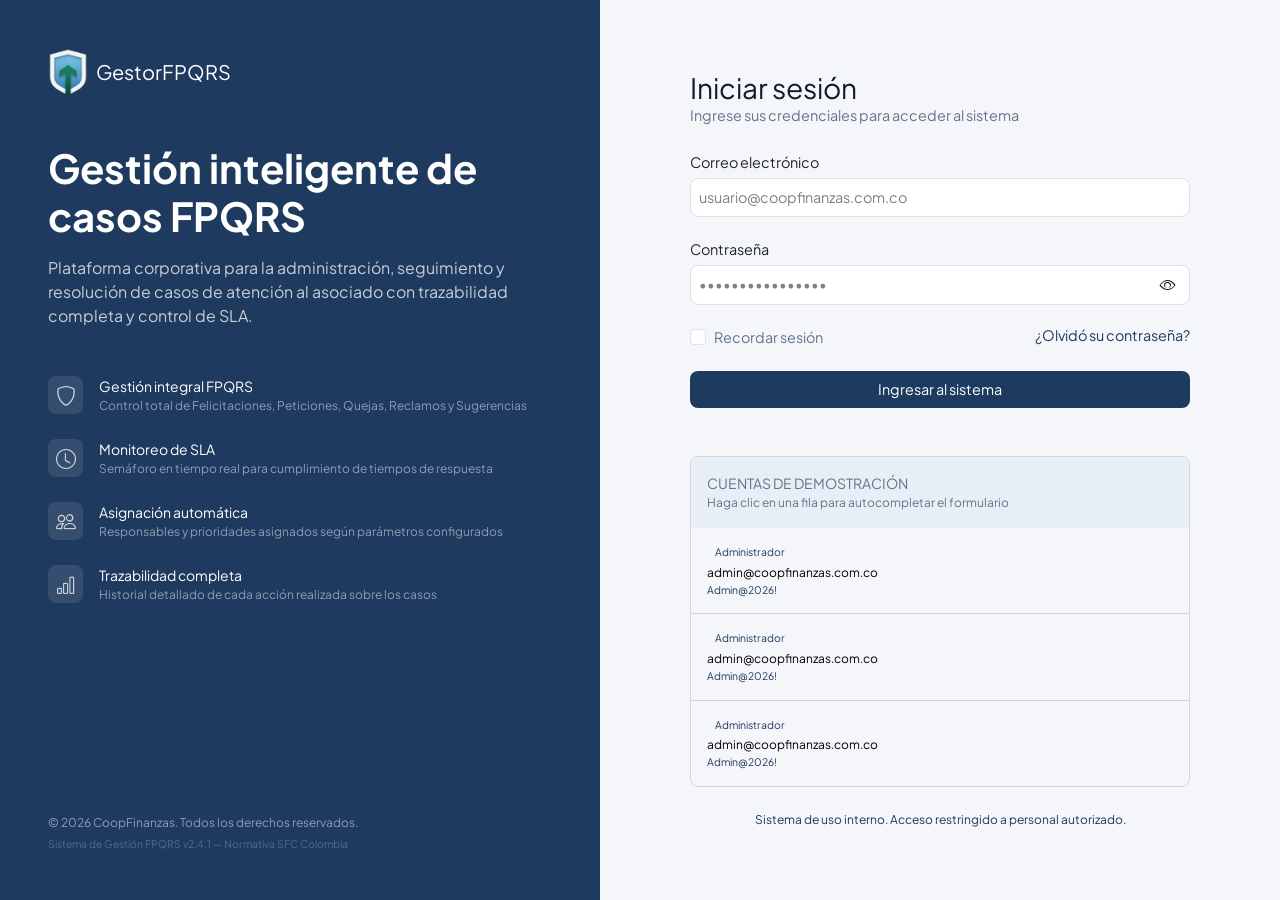
==== index.html @ 69c32d99 "Login terminado, estructura y diseño. Vista de dashboard en proceso" ====
<!DOCTYPE html>
<html lang="en">
<head>
  <meta charset="UTF-8">
  <meta name="viewport" content="width=device-width, initial-scale=1.0">
  <title>GestorFPQRS - Gestión de Casos Financieros</title>
  <link href="https://cdn.jsdelivr.net/npm/bootstrap@5.3.8/dist/css/bootstrap.min.css" rel="stylesheet" integrity="sha384-sRIl4kxILFvY47J16cr9ZwB07vP4J8+LH7qKQnuqkuIAvNWLzeN8tE5YBujZqJLB" crossorigin="anonymous">
  <link rel="stylesheet" href="https://cdn.jsdelivr.net/npm/bootstrap-icons@1.13.1/font/bootstrap-icons.min.css">
  <link rel="preconnect" href="https://fonts.googleapis.com">
  <link rel="preconnect" href="https://fonts.gstatic.com" crossorigin>
  <link href="https://fonts.googleapis.com/css2?family=Plus+Jakarta+Sans:ital,wght@0,200..800;1,200..800&display=swap" rel="stylesheet">
  <link rel="stylesheet" href="/assets/css/index.css" />
</head>
<body>
  <div class="container-fluid p-0">

    <div class="w-100 min-vh-100 d-flex justify-content-between align-items-stretch">
      <section class="col Login-bar p-5 text-white d-none d-lg-flex flex-column justify-content-between">
        <div class=" mb-5">
          <div class="Login-bar__logo d-flex align-items-center gap-2">
            <figure class="m-0 Login-bar__logo-image">
              <img src="./assets/images/logo.webp" alt="Logo" />
            </figure>
            <p class="Login-bar__logo-title m-0">GestorFPQRS</p>
          </div>

          <h1 class="Login-bar__title fw-bold mt-5">Gestión inteligente de casos FPQRS</h1>

          <p class="Login-bar__description text-white text-opacity-75 mt-3">Plataforma corporativa para la administración, seguimiento y resolución de casos de atención al asociado con trazabilidad completa y control de SLA.</p>

          <div class="Login-bar__services mt-5 d-flex flex-column gap-4">

            <div class="d-flex align-items-stretch justify-content-lg-between gap-3">
              <div class="flex-shrink-0 bg-white bg-opacity-10 w-35px h-38px ratio-1x1 rounded-3 d-flex justify-content-center align-items-center">
                <i class="bi bi-shield fs-5 text-white text-opacity-75"></i>
              </div>
              <div class="flex-grow-1">
                <small class="mb-0 d-block text-white">Gestión integral FPQRS</small>
                <p class="mb-0 text-small text-white text-opacity-50">Control total de Felicitaciones, Peticiones, Quejas, Reclamos y Sugerencias</p>
              </div>
            </div>
            <div class="d-flex align-items-stretch justify-content-lg-between gap-3">
              <div class="flex-shrink-0 bg-white bg-opacity-10 w-35px h-38px ratio-1x1 rounded-3 d-flex justify-content-center align-items-center">
                <i class="bi bi-clock fs-5 text-white text-opacity-75"></i>
              </div>
              <div class="flex-grow-1">
                <small class="mb-0 d-block text-white">Monitoreo de SLA</small>
                <p class="mb-0 text-small text-white text-opacity-50">Semáforo en tiempo real para cumplimiento de tiempos de respuesta</p>
              </div>
            </div>
            <div class="d-flex align-items-stretch justify-content-lg-between gap-3">
              <div class="flex-shrink-0 bg-white bg-opacity-10 w-35px h-38px ratio-1x1 rounded-3 d-flex justify-content-center align-items-center">
                <i class="bi bi-people fs-5 text-white text-opacity-75"></i>
              </div>
              <div class="flex-grow-1">
                <small class="mb-0 d-block text-white">Asignación automática</small>
                <p class="mb-0 text-small text-white text-opacity-50">Responsables y prioridades asignados según parámetros configurados</p>
              </div>
            </div>
            <div class="d-flex align-items-stretch justify-content-lg-between gap-3">
              <div class="flex-shrink-0 bg-white bg-opacity-10 w-35px h-38px ratio-1x1 rounded-3 d-flex justify-content-center align-items-center">
                <i class="bi bi-bar-chart fs-5 text-white text-opacity-75"></i>
              </div>
              <div class="flex-grow-1">
                <small class="mb-0 d-block text-white">Trazabilidad completa</small>
                <p class="mb-0 text-small text-white text-opacity-50">Historial detallado de cada acción realizada sobre los casos</p>
              </div>
            </div>

          </div>
        </div>

        <div class="mt-5">
          <p class="text-small text-white text-opacity-50 mb-1">&copy; 2026 CoopFinanzas. Todos los derechos reservados.</p>
          <p class="text-small2 text-white text-opacity-25 mb-0">Sistema de Gestión FPQRS v2.4.1 — Normativa SFC Colombia</p>
        </div>
      </section>
      <section class="col d-flex justify-content-center align-items-center py-5">
        <div class="Login-form">
          <h3 class="text-blue-black fw-normal mb-0">Iniciar sesión</h3>
          <p class="cl-card-text text-sm mb-0">Ingrese sus credenciales para acceder al sistema</p>

          <form action="#" class="Login-form__content mt-4 d-flex flex-column gap-1">
            <div class="mb-3">
              <label for="email" class="mb-1 text-sm">Correo electrónico</label>
              <input type="email" class="form-control text-sm p-2 rounded-3 text-blue-black" id="email" placeholder="usuario@coopfinanzas.com.co">
            </div>
            <div class="mb-3">
              <label for="password" class="mb-1 text-sm">Contraseña</label>
              <div class="w-100 position-relative">
                <input type="password" class="form-control text-sm p-2 rounded-3 text-blue-black pe-5" id="password" placeholder="••••••••••••••••">
                <button class="bg-transparent border-0 position-absolute top-50 end-0 translate-middle-y me-2">
                  <i class="bi bi-eye text-blue-black"></i>
                </button>
              </div>
            </div>

            <div class="d-flex justify-content-between align-content-center">
              <div class="form-check">
                <input class="form-check-input" type="checkbox" value="" id="checkChecked">
                <label class="form-check-label cl-card-text text-sm" for="checkChecked">
                  Recordar sesión
                </label>
              </div>

              <a href="#" class="link-lost-password clr-primary text-sm">¿Olvidó su contraseña?</a>
            </div>

            <input type="submit" value="Ingresar al sistema" class="rounded-3 border-0 bg-clr-primary text-white text-sm py-2 mt-3 shadow-none">
          </form>

          <div class="border border-1 border-secondary border-opacity-25 rounded-3 mt-5 overflow-hidden">
            <div class="p-3 bg-card-secondary">
              <small class="mb-0 d-block cl-card-text text-uppercase">Cuentas de demostración</small>
              <p class="mb-0 text-small cl-card-text text-opacity-50">Haga clic en una fila para autocompletar el formulario</p>
            </div>
            <button class="p-3 border-0 border-bottom border-1 w-100 bg-transparent border-secondary border-opacity-25 d-flex flex-column align-items-start">
              <p class="text-small2 clr-primary text-opacity-25 mb-1 ms-2">Administrador</p>
              <p class="text-small text-black mb-0">admin@coopfinanzas.com.co</p>
              <p class="text-small2 clr-primary text-opacity-25 mb-0">Admin@2026!</p>
            </button>
            <button class="p-3 border-0 border-bottom border-1 w-100 bg-transparent border-secondary border-opacity-25 d-flex flex-column align-items-start">
              <p class="text-small2 clr-primary text-opacity-25 mb-1 ms-2">Administrador</p>
              <p class="text-small text-black mb-0">admin@coopfinanzas.com.co</p>
              <p class="text-small2 clr-primary text-opacity-25 mb-0">Admin@2026!</p>
            </button>
            <button class="p-3 border-0 w-100 bg-transparent d-flex flex-column align-items-start">
              <p class="text-small2 clr-primary text-opacity-25 mb-1 ms-2">Administrador</p>
              <p class="text-small text-black mb-0">admin@coopfinanzas.com.co</p>
              <p class="text-small2 clr-primary text-opacity-25 mb-0">Admin@2026!</p>
            </button>
          </div>
          
          <p class="text-small clr-primary text-opacity-25 mb-0 text-center mt-4">Sistema de uso interno. Acceso restringido a personal autorizado.</p>
        </div>

      </section>

    </div>
  </div>
</body>
  <script src="https://cdn.jsdelivr.net/npm/bootstrap@5.3.8/dist/js/bootstrap.bundle.min.js" integrity="sha384-FKyoEForCGlyvwx9Hj09JcYn3nv7wiPVlz7YYwJrWVcXK/BmnVDxM+D2scQbITxI" crossorigin="anonymous"></script>
  <script src="/assets/js/index.js"></script>
</html>
---- assets/css/index.css ----
:root{
  --clr-primary: #1e3a5f;
  --bg-gray:#f4f6f9;
  --font-family-primary: "Plus Jakarta Sans", sans-serif;
  --text-blue-black: #0f1c2e;
  --card-background: #64748b;
  --card-background-secondary: #e8eef5;
}

body{
  background-color: var(--bg-gray);
  font-family: var(--font-family-primary);
}

.clr-primary{
  color: var(--clr-primary);
}
.decoration-hover:hover{
  text-decoration: underline;
}
.bg-card-secondary{
  background-color: var(--card-background-secondary);
}
/* LOGIN */
.Login-bar{
  background-color: var(--clr-primary);
  width: 80%;
  max-width: 600px;
}
.Login-bar__logo-image img{
  width: 40px;
}
.Login-bar__logo-title{
  font-size: 1.25rem;
}
.text-small{
  font-size: 0.75rem;
}
.text-small2{
  font-size: 0.65rem;
}
.text-sm{
  font-size: .9rem;
}
.w-35px{
  width: 35px;
}
.h-38px{
  height: 38px;
}
/* Form-Login */
.Login-form{
  width: 90%;
  max-width: 500px;
}
.cl-card-text{
  color: var(--card-background);
}
.text-blue-black{
  color: var(--text-blue-black);
}
.bg-clr-primary{
  background-color: var(--clr-primary);
}
.Login-form__content input:focus {
  border-color: #000000;
  outline: 0;
  box-shadow: 0 0 0 .18rem rgba(13, 110, 253, .25);
}
.Login-form__content input::placeholder{
  color: gray;
}
.Login-form__content input.form-check-input:checked {
    background-color: #1e3a5f;
    border-color: #1e3a5f;
}
.Login-form__content input.form-check-input:focus{
  box-shadow: none;
}
.link-lost-password{
  text-decoration: none;
}
.link-lost-password:hover{
  text-decoration: underline;
}
/* Management */
.Management-left-bar__content-logo img { width: 32px; }
.Management-left-bar__content .btn-float { width: 25px; height: 25px; }
.Management-left-bar__content .btn-float i{line-height: 0;}
.Management-left-bar__menu .menu-title, .Management-left-bar__menu + .menu-title{letter-spacing: .5px;}
.Management-left-bar__menu .navigation a{ font-size: 14px;}
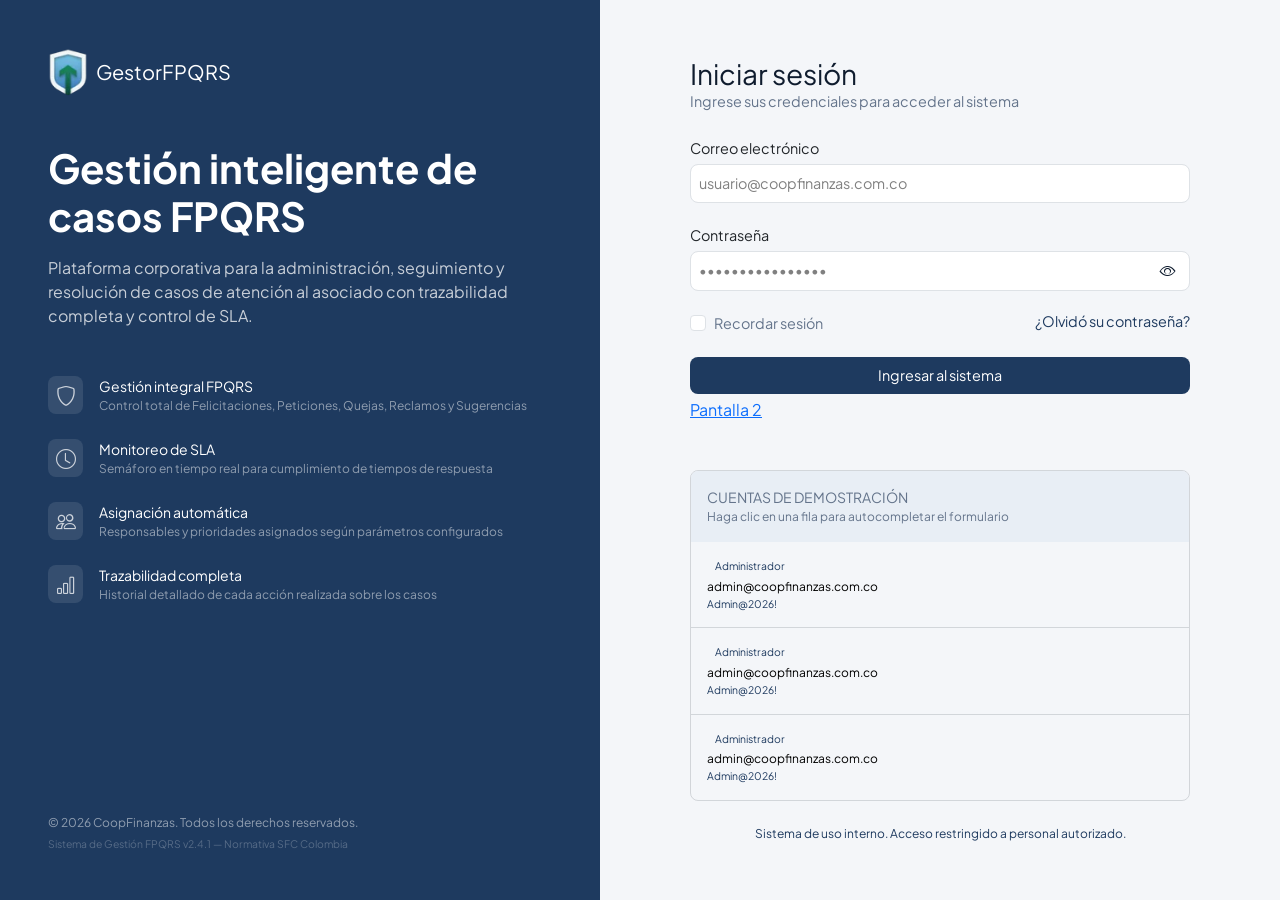
==== commit 995e53da: "Agregamos unas cuantas tarjetas falta la ultima de caseDetail." ====
--- a/index.html
+++ b/index.html
@@ -107,6 +107,7 @@
             </div>
 
             <input type="submit" value="Ingresar al sistema" class="rounded-3 border-0 bg-clr-primary text-white text-sm py-2 mt-3 shadow-none">
+            <a href="caseManagement.html">Pantalla 2</a>
           </form>
 
           <div class="border border-1 border-secondary border-opacity-25 rounded-3 mt-5 overflow-hidden">
--- a/assets/css/index.css
+++ b/assets/css/index.css
@@ -5,6 +5,52 @@
   --text-blue-black: #0f1c2e;
   --card-background: #64748b;
   --card-background-secondary: #e8eef5;
+
+  --blue: #2563eb;
+  --blue-30Op: #eff6ff;
+  --blue-border:#bfdbfe;
+
+  --cyan: #0284c7;
+  --cyan50: #f0f9ff;
+  --cyan-border: #bae6fd;
+
+  --violet: #7c3aed;
+  --violet-30Op: #EDE9FE;
+  --purple: #9333ea;
+  --purple-30Op:#faf5ff;
+  --purple-border: #e9d5ff;
+
+  --orange: #f59e0b;
+  --orange-30Op: #FFFBEB;
+  --orange-border: #FDE68A;
+
+  --esmerald: #059669;
+  --esmerald-text:#047857;
+  --esmerald-30Op: #ECFDF5;
+  --esmerald-border: #a7f3d0;
+  --esmerald-bottom: #d1fae5;
+  
+  --slate: #475569;
+  --slate30Op: #F8FAFC;
+  --slate-border: #e2e8f0;
+
+  --indigo: #4f46e5;
+  --indigo30Op: #EEF2FF;
+  --indigo-border: #c7d2fe;
+
+  --cyan2: #0891b2;
+  --cyan2-30Op: #ECFEFF;
+  --border-cyan2: #a5f3fc;
+
+  --teal: #0d9488;
+  --teal-30Op: #F0FDFA;
+  --border-teal: #99f6e4;
+  --teal-light: #ccfbf1;
+
+  --amber: #d97706;
+  --amber-30Op: #FEF3C7;
+  --border-amber: #fcd34d;
+  --amber-text: #b45309;
 }
 
 body{
@@ -13,7 +59,7 @@
 }
 
 .clr-primary{
-  color: var(--clr-primary);
+  color: var(--clr-primary) !important;
 }
 .decoration-hover:hover{
   text-decoration: underline;
@@ -54,7 +100,7 @@
   max-width: 500px;
 }
 .cl-card-text{
-  color: var(--card-background);
+  color: var(--card-background) !important;
 }
 .text-blue-black{
   color: var(--text-blue-black);
@@ -84,8 +130,170 @@
   text-decoration: underline;
 }
 /* Management */
+.Management-left-bar{
+  position: sticky;
+  top: 0;
+  height: 100vh;
+  align-self: flex-start;
+}
 .Management-left-bar__content-logo img { width: 32px; }
 .Management-left-bar__content .btn-float { width: 25px; height: 25px; }
 .Management-left-bar__content .btn-float i{line-height: 0;}
+
+.table-responsive {
+  width: 100%;
+  overflow-x: auto;
+  -webkit-overflow-scrolling: touch;
+}
+.table-responsive .table {
+  min-width: 100%;
+}
 .Management-left-bar__menu .menu-title, .Management-left-bar__menu + .menu-title{letter-spacing: .5px;}
-.Management-left-bar__menu .navigation a{ font-size: 14px;}+.Management-left-bar__menu .navigation a{ font-size: 14px;}
+.ff-zilla{font-family: 'Zilla Slab', serif;font-variant-numeric: lining-nums;letter-spacing: 2px;}
+.dot-danger{top: 10%; right: 6%;}
+.fs-14{font-size: 14px;}
+.fs-11{font-size: 11px;}
+.main-content {
+  min-width: 0;
+  overflow-x: hidden;
+}
+.table-dash-spacing{padding: 10px !important;}
+.my-badged{
+  color: #37474fa3 !important;
+  background-color: #eceff1 !important;
+  font-size: 10px;
+}
+.mw-th{min-width: 108px;}
+.MyPagination ul{
+  gap: .5rem;
+}
+.MyPagination ul li a,.MyPagination ul li.page-item:last-child .page-link, .MyPagination ul li.page-item:first-child .page-link  {
+  border: 1px solid #1e3a5f47;
+  padding: .3rem .6rem;
+  font-size: .75rem;
+  color: #1e3a5fcc !important;
+  border-radius: .95rem;
+  display: inline-block;
+}
+.MyPagination ul li a:focus, .bs-none:focus{
+  box-shadow: none;
+  background-color: transparent;
+}
+.MyPagination ul li a:hover{color: #1e3a5f !important;background-color: transparent;}
+.MyPagination ul li.active a{
+  border: 1px solid #1e3a5f47;
+  color: #FFF !important;
+  background-color: #1e3a5f;
+}
+.bg-gestion{background-color: #fff3e0;color: #e65100;}
+.bg-asignado{background-color: #f3e5f5;color: #6a1b9a;}
+.badged-pending{background-color: #fffde7; color: #f9a825;}
+.badged-queja{background-color: #fff7ed;color: #c2410c;}
+.bg-opac-esmerald{background-color: #ecfdf5;}
+.bg-esmerald{background-color: #a7f3d0;}
+.border-esmerald{border: 1px solid #a7f3d0;}
+.btnTab{
+  transition: .2s all ease;
+}
+.btn-tab-active{
+  border-bottom: 2px solid var(--clr-primary) !important;
+}
+.btn-tab-active > *, .btnTab:hover > *{ color: var(--clr-primary) !important; }
+.avatar-name{width: 27px; height: 27px;}
+.avatar-name2{width: 32px; height: 32px;}
+.letter-min-name{width: 15px; height: 15px;}
+.select-small{
+  padding-right: 0;
+  line-height: 0;
+  height: 30px;
+  max-width: 180px;
+  width: 100%;
+}
+.btn-w-icon{
+  max-width: 188px;
+  width: 100%;
+}
+.icon-cnt-adj{
+  line-height: 0;
+  height: 38px;
+  width: 38px;
+}
+
+.bg--blue{ background-color: var(--blue); }
+.bg--blue2{ background-color: var(--blue-border); }
+.color--blue{ color: var(--blue); }
+.blue-30Op{ background-color: var(--blue-30Op); }
+.border-blue{ border: 1px solid var(--blue-border) }
+
+.bg--cyan{ background-color: var(--cyan); }
+.color--cyan{ color: var(--cyan); }
+.bg-50Op{ background-color: var(--cyan50); }
+.border-cyan{ border: 1px solid var(--cyan-border); }
+
+
+.bg--violet{ background-color: var(--violet); }
+.violet-30Op{background-color: var(--violet-30Op);}
+
+
+.bg--purple{ background-color: var(--purple); }
+.color--purple{color: var(--purple);}
+.purple-30Op{ background-color: var(--purple-30Op); }
+.border-purple{ border: 1px solid var(--purple-border); }
+.bg--purple2{background-color: var(--purple-border);}
+
+.bg--orange{ background-color: var(--orange); }
+.color-orange{ color: var(--orange); }
+.orange-30Op{ background-color: var(--orange-30Op); }
+.border-orange{border: 1px solid var(--orange-border);}
+.bg--orange2{ background-color: var(--orange-border); }
+
+.bg--esmerald{ background-color: var(--esmerald); }
+.color-esmerald{color:var( --esmerald-text);}
+.bg--esmerald-bottom{ background-color: var(--esmerald-bottom); }
+.esmerald-30Op{ background-color: var(--esmerald-30Op); }
+.border-esmerald{ border: 1px solid var(--esmerald-border); }
+.bg--esmerald2{background-color: var(--esmerald-border);}
+
+
+.bg--slate{ background-color: var(--slate); }
+.color-slate{ color: var(--slate); }
+.slate-30Op{ background-color: var(--slate30Op); }
+.border-slate{ border: 1px solid var(--slate-border) }
+.bg-slate2{ background-color: var(--slate-border); }
+
+.bg-indigo{ background-color: var(--indigo); }
+.color-indigo{ color: var(--indigo); }
+.indigo-30Op{ background-color: var(--indigo30Op); }
+.border-indigo{ border: 1px solid var(--indigo-border); }
+.bg-indigo2{ background-color: var(--indigo-border); }
+
+.bg--cyan2{ background-color: var(--cyan2); }
+.color-cyan2{ color: var(--cyan2) }
+.cyan2-30Op{ background-color: var(--cyan2-30Op); }
+.border-cyan2{ border: 1px solid var(--border-cyan2); }
+.bg-cyan2{ background-color: var(--border-cyan2); }
+.cyan2-bold{ color: #155e75; }
+
+.bg--teal{ background-color: var(--teal); }
+.color-teal{ color: var(--teal); }
+.teal-30Op{ background-color: var(--teal-30Op); }
+.border-teal{ border: 1px solid var(--border-teal); }
+.bg-teal2{ background-color: var(--border-teal); }
+.teal-bold{color: #115e59;}
+.teal-light{ background-color: var(--teal-light); }
+
+.bg--amber{ background-color: var(--amber); }
+.border-amber{ border: 1px solid var(--border-amber); }
+.amber-30Op{ background-color: var(--amber-30Op); }
+.amber-text{ color: var(--amber-text); }
+
+/*
+ESTILOS APLICADOS A SCROLL EN EL NAVIGATION DEL DASHBOARD
+max-height: 100vh;
+overflow-y: scroll;
+overflow-x: hidden;
+scrollbar-color: #566b87 #1e3a5f;
+scrollbar-width: thin;
+
+*/
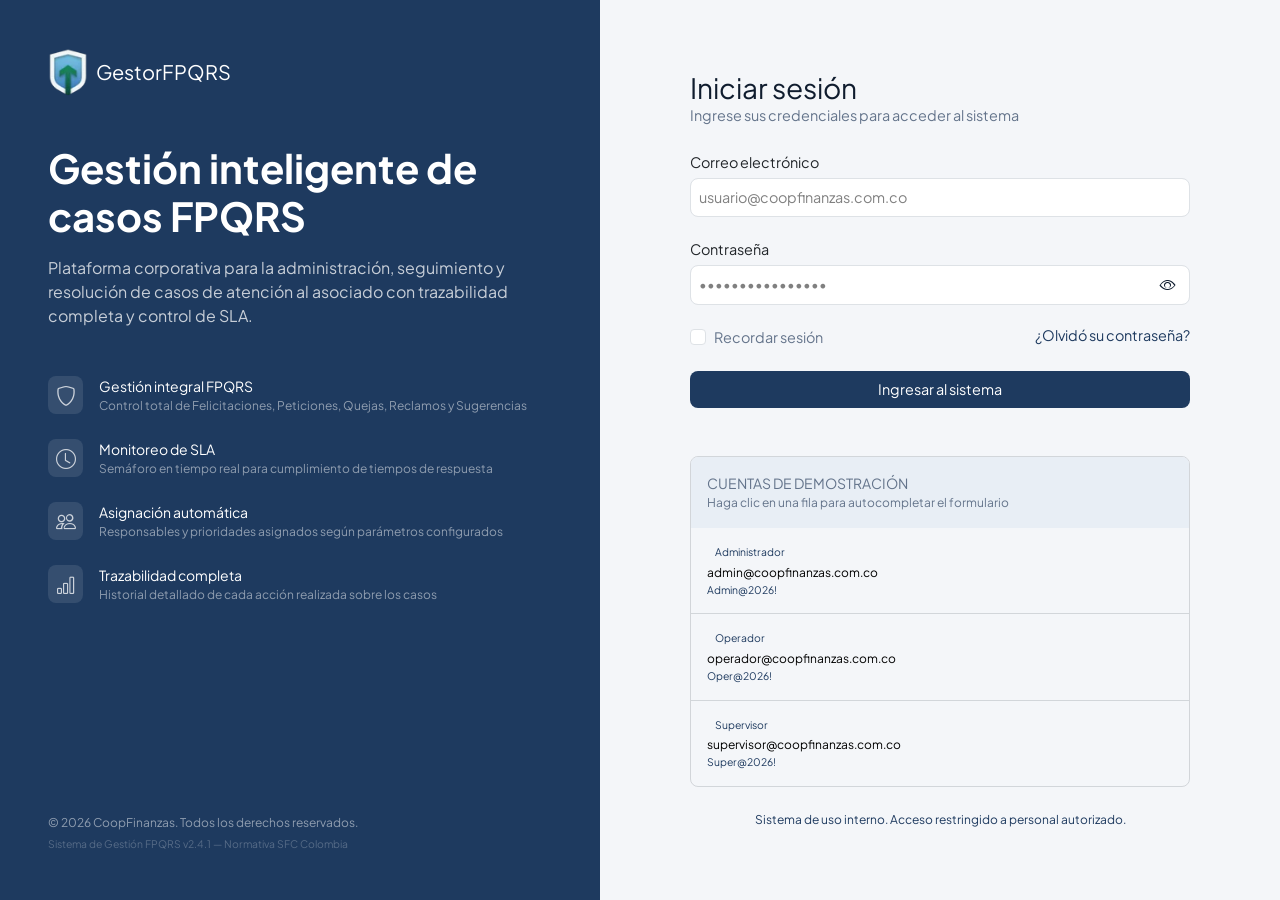
==== commit 2903e3ed: "Finalizando MediaQueries, agregamos la seccion de Respuestas" ====
--- a/index.html
+++ b/index.html
@@ -80,16 +80,16 @@
           <h3 class="text-blue-black fw-normal mb-0">Iniciar sesión</h3>
           <p class="cl-card-text text-sm mb-0">Ingrese sus credenciales para acceder al sistema</p>
 
-          <form action="#" class="Login-form__content mt-4 d-flex flex-column gap-1">
-            <div class="mb-3">
+          <form name="formLogin" class="Login-form__content mt-4 d-flex flex-column gap-1" novalidate>
+            <div class="mb-3" id="field-email">
               <label for="email" class="mb-1 text-sm">Correo electrónico</label>
-              <input type="email" class="form-control text-sm p-2 rounded-3 text-blue-black" id="email" placeholder="usuario@coopfinanzas.com.co">
+              <input type="email" name="email" class="form-control text-sm p-2 rounded-3 text-blue-black" id="email" placeholder="usuario@coopfinanzas.com.co">
             </div>
             <div class="mb-3">
               <label for="password" class="mb-1 text-sm">Contraseña</label>
               <div class="w-100 position-relative">
-                <input type="password" class="form-control text-sm p-2 rounded-3 text-blue-black pe-5" id="password" placeholder="••••••••••••••••">
-                <button class="bg-transparent border-0 position-absolute top-50 end-0 translate-middle-y me-2">
+                <input type="password" name="pasword" class="form-control text-sm p-2 rounded-3 text-blue-black pe-5" id="password" placeholder="••••••••••••••••">
+                <button type="button" class="bg-transparent border-0 position-absolute top-50 end-0 translate-middle-y me-2" id="btnInputPass">
                   <i class="bi bi-eye text-blue-black"></i>
                 </button>
               </div>
@@ -106,29 +106,32 @@
               <a href="#" class="link-lost-password clr-primary text-sm">¿Olvidó su contraseña?</a>
             </div>
 
-            <input type="submit" value="Ingresar al sistema" class="rounded-3 border-0 bg-clr-primary text-white text-sm py-2 mt-3 shadow-none">
-            <a href="caseManagement.html">Pantalla 2</a>
+            <!--<input type="submit" value="Ingresar al sistema" class="rounded-3 border-0 bg-clr-primary text-white text-sm py-2 mt-3 shadow-none" id="inputBtnSend">-->
+            <button type="submit" class="rounded-3 border-0 bg-clr-primary text-white text-sm py-2 mt-3 shadow-none" id="inputBtnSend">
+              Ingresar al sistema
+            </button>
+            <!--<a href="caseManagement.html">Pantalla 2</a>-->
           </form>
 
-          <div class="border border-1 border-secondary border-opacity-25 rounded-3 mt-5 overflow-hidden">
+          <div class="border border-1 border-secondary border-opacity-25 rounded-3 mt-5 overflow-hidden" data-content-btn-login>
             <div class="p-3 bg-card-secondary">
               <small class="mb-0 d-block cl-card-text text-uppercase">Cuentas de demostración</small>
               <p class="mb-0 text-small cl-card-text text-opacity-50">Haga clic en una fila para autocompletar el formulario</p>
             </div>
-            <button class="p-3 border-0 border-bottom border-1 w-100 bg-transparent border-secondary border-opacity-25 d-flex flex-column align-items-start">
+            <button class="p-3 border-0 border-bottom border-1 w-100 bg-transparent border-secondary border-opacity-25 d-flex flex-column align-items-start" data-user-type="admin">
               <p class="text-small2 clr-primary text-opacity-25 mb-1 ms-2">Administrador</p>
               <p class="text-small text-black mb-0">admin@coopfinanzas.com.co</p>
               <p class="text-small2 clr-primary text-opacity-25 mb-0">Admin@2026!</p>
             </button>
-            <button class="p-3 border-0 border-bottom border-1 w-100 bg-transparent border-secondary border-opacity-25 d-flex flex-column align-items-start">
-              <p class="text-small2 clr-primary text-opacity-25 mb-1 ms-2">Administrador</p>
-              <p class="text-small text-black mb-0">admin@coopfinanzas.com.co</p>
-              <p class="text-small2 clr-primary text-opacity-25 mb-0">Admin@2026!</p>
+            <button class="p-3 border-0 border-bottom border-1 w-100 bg-transparent border-secondary border-opacity-25 d-flex flex-column align-items-start" data-user-type="user1">
+              <p class="text-small2 clr-primary text-opacity-25 mb-1 ms-2">Operador</p>
+              <p class="text-small text-black mb-0">operador@coopfinanzas.com.co</p>
+              <p class="text-small2 clr-primary text-opacity-25 mb-0">Oper@2026!</p>
             </button>
-            <button class="p-3 border-0 w-100 bg-transparent d-flex flex-column align-items-start">
-              <p class="text-small2 clr-primary text-opacity-25 mb-1 ms-2">Administrador</p>
-              <p class="text-small text-black mb-0">admin@coopfinanzas.com.co</p>
-              <p class="text-small2 clr-primary text-opacity-25 mb-0">Admin@2026!</p>
+            <button class="p-3 border-0 w-100 bg-transparent d-flex flex-column align-items-start" data-user-type="user2">
+              <p class="text-small2 clr-primary text-opacity-25 mb-1 ms-2">Supervisor</p>
+              <p class="text-small text-black mb-0">supervisor@coopfinanzas.com.co</p>
+              <p class="text-small2 clr-primary text-opacity-25 mb-0">Super@2026!</p>
             </button>
           </div>
           
@@ -140,6 +143,7 @@
     </div>
   </div>
 </body>
+  <script src="https://code.jquery.com/jquery-3.7.1.min.js"integrity="sha256-/JqT3SQfawRcv/BIHPThkBvs0OEvtFFmqPF/lYI/Cxo=" crossorigin="anonymous"></script>
   <script src="https://cdn.jsdelivr.net/npm/bootstrap@5.3.8/dist/js/bootstrap.bundle.min.js" integrity="sha384-FKyoEForCGlyvwx9Hj09JcYn3nv7wiPVlz7YYwJrWVcXK/BmnVDxM+D2scQbITxI" crossorigin="anonymous"></script>
-  <script src="/assets/js/index.js"></script>
+  <script type="module" src="./assets/js/script.js"></script>
 </html>
--- a/assets/css/index.css
+++ b/assets/css/index.css
@@ -5,6 +5,8 @@
   --text-blue-black: #0f1c2e;
   --card-background: #64748b;
   --card-background-secondary: #e8eef5;
+  --color-muted:#64748b;
+  --green:#15803d;
 
   --blue: #2563eb;
   --blue-30Op: #eff6ff;
@@ -58,6 +60,8 @@
   font-family: var(--font-family-primary);
 }
 
+.d-none{display: none;}
+
 .clr-primary{
   color: var(--clr-primary) !important;
 }
@@ -67,6 +71,7 @@
 .bg-card-secondary{
   background-color: var(--card-background-secondary);
 }
+.color-muted{color: var(--color-muted);}
 /* LOGIN */
 .Login-bar{
   background-color: var(--clr-primary);
@@ -127,7 +132,7 @@
   text-decoration: none;
 }
 .link-lost-password:hover{
-  text-decoration: underline;
+  text-decoration: underline !important;
 }
 /* Management */
 .Management-left-bar{
@@ -150,6 +155,10 @@
 }
 .Management-left-bar__menu .menu-title, .Management-left-bar__menu + .menu-title{letter-spacing: .5px;}
 .Management-left-bar__menu .navigation a{ font-size: 14px;}
+.Management-left-bar__menu .navigation a:hover{
+  transition: .3s all ease-in-out;
+  color: #FFF !important;
+}
 .ff-zilla{font-family: 'Zilla Slab', serif;font-variant-numeric: lining-nums;letter-spacing: 2px;}
 .dot-danger{top: 10%; right: 6%;}
 .fs-14{font-size: 14px;}
@@ -186,6 +195,13 @@
   color: #FFF !important;
   background-color: #1e3a5f;
 }
+
+.grid-container{
+  display: grid;
+  grid-template-columns: repeat(4, 1fr);
+  column-gap: 1rem;
+}
+
 .bg-gestion{background-color: #fff3e0;color: #e65100;}
 .bg-asignado{background-color: #f3e5f5;color: #6a1b9a;}
 .badged-pending{background-color: #fffde7; color: #f9a825;}
@@ -193,6 +209,7 @@
 .bg-opac-esmerald{background-color: #ecfdf5;}
 .bg-esmerald{background-color: #a7f3d0;}
 .border-esmerald{border: 1px solid #a7f3d0;}
+.bg-gray{ background-color: var(--bg-gray);  }
 .btnTab{
   transition: .2s all ease;
 }
@@ -219,7 +236,39 @@
   height: 38px;
   width: 38px;
 }
-
+.cards-time{position: relative;}
+.cards-time:before {
+  content: "";
+  border: .1px solid #d1d9e6;
+  position: absolute;
+  top: 20px;
+  bottom: 50px;
+  left: 15px;
+}
+
+.description-card{
+  width: 112px;
+  flex: 0 0 112px;
+}
+.arrow-card:hover{ color: #000 !important; }
+.backdrop{backdrop-filter: blur(2px);background-color: rgb(0 128 255 / 4%);}
+.border-primary-blue{ border: 1px solid var(--clr-primary); }
+.custom-radio-card .form-check-input:checked {
+  background-color: #1d3557;
+  border-color: #1d3557;
+  box-shadow: none;
+}
+
+.custom-radio-card:has(.form-check-input:checked) {
+  border: 1px solid #1d3557 !important;
+}
+
+.max-h-25{max-height: 250px;}
+.border-dashed {
+  border-style: dashed !important;
+}
+
+.bg-green{background-color: var(--green);}
 .bg--blue{ background-color: var(--blue); }
 .bg--blue2{ background-color: var(--blue-border); }
 .color--blue{ color: var(--blue); }
@@ -288,6 +337,33 @@
 .amber-30Op{ background-color: var(--amber-30Op); }
 .amber-text{ color: var(--amber-text); }
 
+
+@media(max-width: 1024px){
+  .grid-container{
+    grid-template-columns: repeat(2, 1fr);
+    row-gap: 1rem;
+  }
+}
+@media(max-width: 550px){
+  .grid-container{
+      grid-template-columns: repeat(1, 1fr);
+      row-gap: 1rem;
+    }
+}
+@media (min-width: 576px) {
+    .modal-dialog {
+      max-width: 450px;
+    }
+    .modal-dialog-reasignar{
+      max-width: 520px;
+    }
+}
+@media (min-width: 640px) {
+    .container{
+      max-width: 880px;
+    }
+}
+
 /*
 ESTILOS APLICADOS A SCROLL EN EL NAVIGATION DEL DASHBOARD
 max-height: 100vh;
